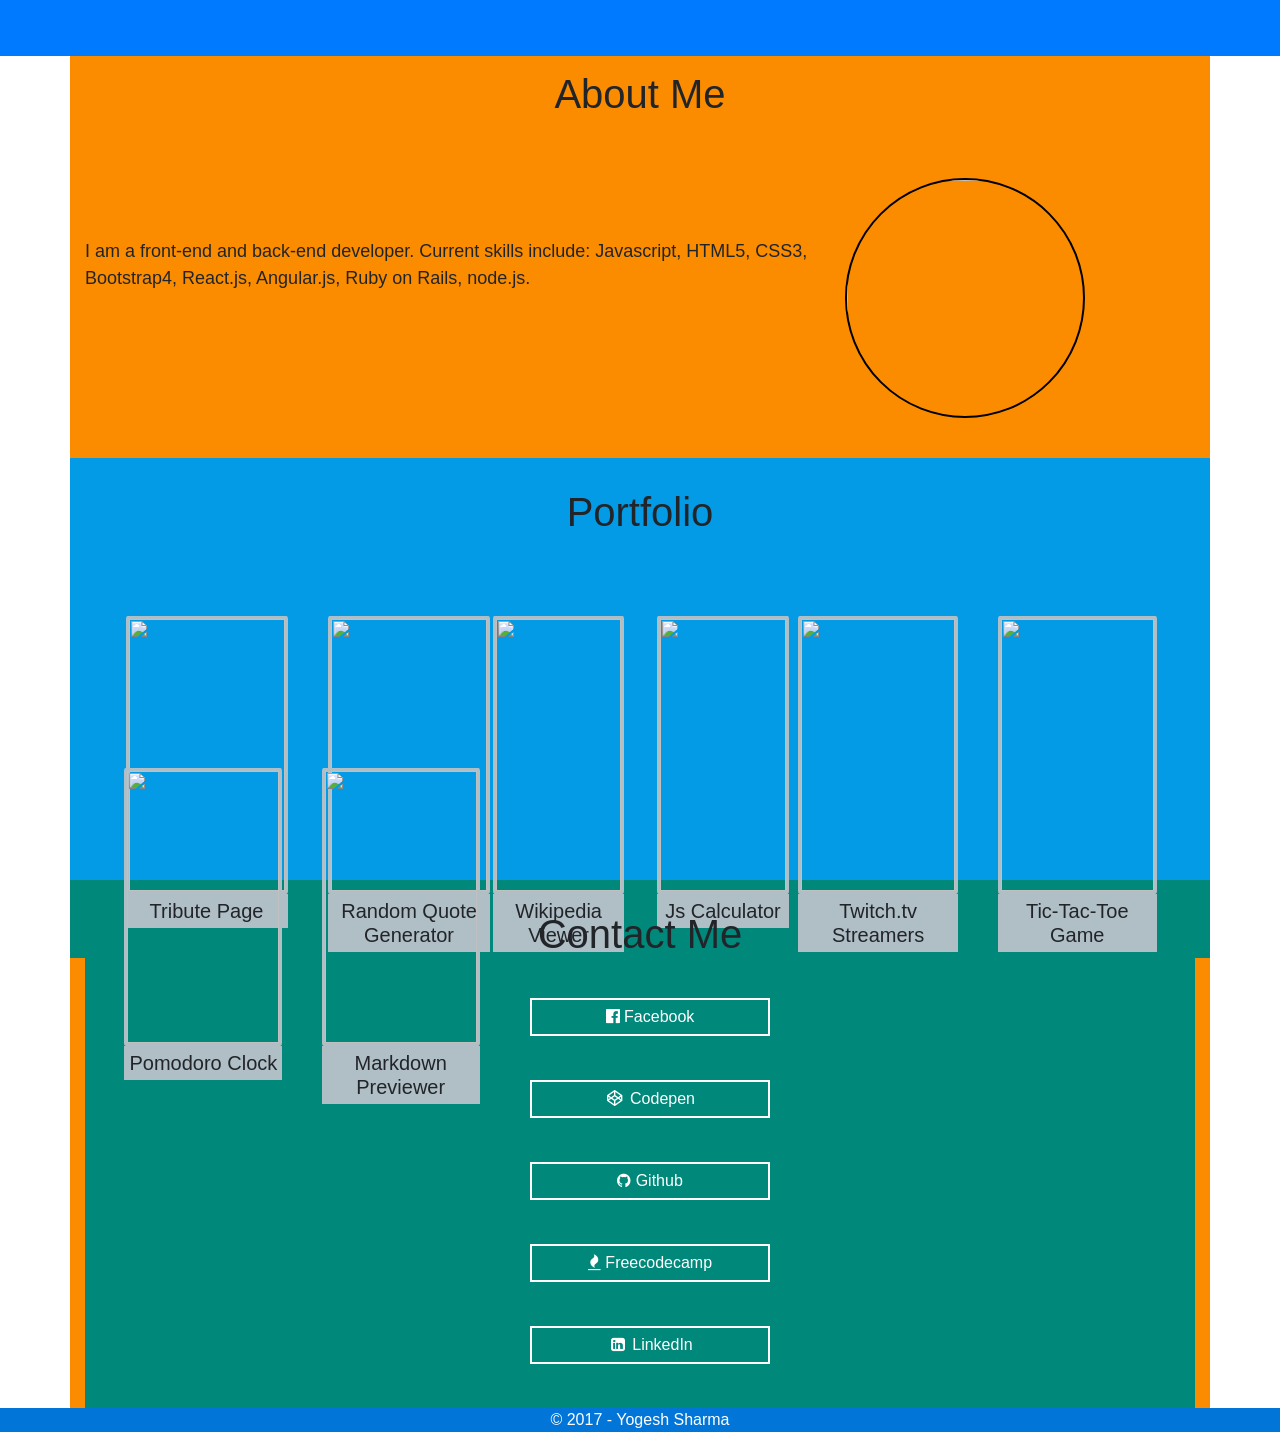
==== index.html @ adf2a3c4 "Initial commit" ====
<html>
	<head>
<link rel="stylesheet" href="https://maxcdn.bootstrapcdn.com/font-awesome/4.7.0/css/font-awesome.min.css">
	<link rel="stylesheet prefetch" href="https://cdnjs.cloudflare.com/ajax/libs/twitter-bootstrap/4.0.0-alpha.6/css/bootstrap.min.css">
		<script src="https://cdnjs.cloudflare.com/ajax/libs/jquery/3.1.1/jquery.min.js"></script>
		<meta charset="UTF-8">
		<script src="https://maxcdn.bootstrapcdn.com/bootstrap/3.3.7/js/bootstrap.min.js" integrity="sha384-Tc5IQib027qvyjSMfHjOMaLkfuWVxZxUPnCJA7l2mCWNIpG9mGCD8wGNIcPD7Txa" crossorigin="anonymous"></script>
		<script src='portfolio.js'></script>
		<link rel="stylesheet" type="text/css" href="portfolio.css">

	</head>
	<body>
		<nav class="navbar navbar-toggleable-sm navbar-inverse bg-primary navbar-fixed">
	  <button class="navbar-toggler navbar-toggler-right" type="button" data-toggle="collapse" data-target="#navbarText" aria-controls="navbarText" aria-expanded="false" aria-label="Toggle navigation">
		<span class="navbar-toggler-icon"></span>
	  </button>
	  <a class="navbar-brand" href="#">Yogesh Sharma</a>
	  <div style="" class="collapse navbar-collapse" id="navbarText">
		<ul class="navbar-nav ml-auto">
		  <li class="nav-item active">
			<a class="nav-link" href="#" id="aboutl">About</a>
		  </li>
		  <li class="nav-item active">
			<a class="nav-link" href="#" id="portfoliol">Portfolio</a>
		  </li>
		  <li class="nav-item active">
			<a class="nav-link" href="#" id="contactl">Contact</a>
		  </li>
		</ul>
	  </div>
	</nav>
	<div class="container">
	  <h1 style="padding-top:30px;">About Me</h1>
	  <div class="row" id="about">
		<div class="col-md-8 col-sm-8">
		  <div id="aboutText">
			I am a front-end and back-end developer. Current skills include: Javascript, HTML5, CSS3, Bootstrap4, React.js, Angular.js, Ruby on Rails, node.js.
		  </div>
		</div>
		<div class="col-md-4 col-sm-4">
		  <img style="height:240px;width:240px;border-radius:50%;border:2px solid black" src="https://s3-us-west-2.amazonaws.com/s.cdpn.io/1137599/profile/profile-512.jpg" />
		</div>
	  </div>

	  <div class="row" id="portheader">
			<br><h1>Portfolio</h1>
	  </div>

	  <div class="row" id="portfolio">
		<div class="row">
		  <div style="width:50%;padding-left:10%">
			<img class="screenShots" src="https://s3-us-west-2.amazonaws.com/i.cdpn.io/1137599.LWxOXq.small.15493257-a4b6-4829-a6be-e73f8674de85.png" />
			<h5>Tribute Page</h5>
		  </div>
		  <div style="width:50%;padding-left:10%">
			<img class="screenShots" src="https://s3-us-west-2.amazonaws.com/i.cdpn.io/1137599.wJdNjm.small.8b789662-d64f-4290-a4cc-242be8361770.png" />
			<h5>Random Quote Generator</h5>
		  </div>
		</div>


		<div class="row">
		  <div style="width:50%;padding-left:10%">
			<img class="screenShots" src="https://s3-us-west-2.amazonaws.com/i.cdpn.io/1137599.RpgrbE.small.ecbc5842-4c89-4c9f-b9d6-702323d77124.png" />
			<h5>Wikipedia Viewer</h5>
		  </div>
		  <div style="width:50%;padding-left:10%">
			<img class="screenShots" src="https://s3-us-west-2.amazonaws.com/i.cdpn.io/1137599.mmVOZG.small.ba2a6573-c3e0-4d36-a3d9-f3a97a692dc0.png" />
			<h5>Js Calculator</h5>
		  </div>
		</div>


		<div class="row">
		  <div style="width:50%;padding-left:10%">
			<img class="screenShots" src="https://s3-us-west-2.amazonaws.com/i.cdpn.io/1137599.GWyWJv.small.261a377a-3782-44ea-a7fe-4025d1ba5aff.png" />
			<h5>Twitch.tv Streamers</h5>
		  </div>
		  <div style="width:50%;padding-left:10%">
			<img class="screenShots" src="https://s3-us-west-2.amazonaws.com/i.cdpn.io/1137599.bRbWzO.small.d898bdc5-e41e-4cfd-a774-e6da7fcfc5d3.png" />
			<h5>Tic-Tac-Toe Game</h5>
		  </div>
		</div>

		<div class="row">
		  <div style="width:50%;padding-left:10%">
			<img class="screenShots" src="https://s3-us-west-2.amazonaws.com/i.cdpn.io/1137599.wdQaEX.small.1d64789a-ffe2-4652-bf96-4c0913f7ef01.png" />
			<h5>Pomodoro Clock</h5>
		  </div>

		  <div style="width:50%;padding-left:10%">
			<img class="screenShots" src="https://s3-us-west-2.amazonaws.com/i.cdpn.io/1137599.owxYdM.small.7eb4101c-54ee-4072-8090-b7d5a1a19119.png" />
			<h5>Markdown Previewer</h5>
		  </div>
		</div>
	  </div>

	<div class="row" id="contactHeader">
	  <h1>Contact Me</h1><br>
	</div>
	<div class="" id="contact">
	  <a href="https://www.facebook.com/yogesh0201sharma" id="facebook" target="_blank"><i class="fa fa-facebook-official"></i>  Facebook</a><br/>
	  <a href="https://codepen.io/yogesh0201" id="Codepen" target="_blank"><i class="fa fa-codepen fa-fw"></i> Codepen</a><br/>
	  <a href="https://github.com/YogeshSharma0201" id="github" target="_blank"><i class="fa fa-github"></i> Github</a><br/>
	  <a href="https://www.freecodecamp.com/yogeshsharma0201" id="freecodecamp" target="_blank"><i class="fa fa-fire"></i> Freecodecamp</a><br/>
	  <a href="https://www.linkedin.com/in/yogesh-sharma-02011998/" id="LinkedIn" target="_blank"><i class="fa fa-linkedin-square fa-fw"></i> LinkedIn</a><br/>
	</div>
	</div>

	<footer class="footer">
	  <div class="text-center">
		<span class="">&copy; 2017 - Yogesh Sharma </span>
	  </div>
	</footer>

	</body>
</html>
---- portfolio.css ----
h1{
  margin: 0 auto;
  text-align: center;
}

.nav-link:hover{
  background: #184790;
}


.navbar-fixed {
    top: 0;
    z-index: 100;
  position: fixed;
    width: 100%;
}

.container{
  margin-top: 40px;
  background-color:#FB8C00;  
}

#portfolio{
  background-color:#039BE5;
  padding: 20px 0px;
}

#about{
  background-color: #FB8C00;
  padding-top: 60px;
  padding-bottom: 40px;
}

#contact{
  background-color: #00897B;
}

#aboutText{
  position: absolute;
}

/* .container{
  margin-top: 60px;
} */

.container #aboutText{
  padding-top: 60px;
  font-size: 18px;
  font-weight: 500;
}

.screenShots{
  width: 100%;
  margin-top: 60px;
  margin-left: 30px;
  border: 3px solid #B0BEC5;
  border-radius: 1%;
}


h5{
  margin-left: 30px;
  width: 100%;
  background: #B0BEC5;
  padding: 5px 0px;
  text-align: center;
}

#contactHeader{
  padding-top: 30px;
  background-color: #00897B;
}

#portheader{
    padding-top: 30px;
    background-color:#039BE5;
}

#contact{
  padding: 30px 0 10px 20px;;
}

#contact a{
  display: block;
  border: 2px solid white;
  color: white;
  width: 22%;
  margin: 10px auto; 
  padding: 5px;
  text-align: center;
}

#facebook:hover{
  background-color: #0288D1;
  text-decoration: none;
}

#google:hover{
  background-color: #E64A19;
  text-decoration: none;
}

#github:hover{
  background-color: #757575;
  text-decoration: none;
}

#freecodecamp:hover{
  background-color: #004D40;
  text-decoration: none;
}

#LinkedIn:hover{
  background-color: #0077b5;
  text-decoration: none;
}

#Codepen:hover{
  background-color: #000000;
  text-decoration: none;
}

.footer{
  background: #0275d8;
  color: white;
}
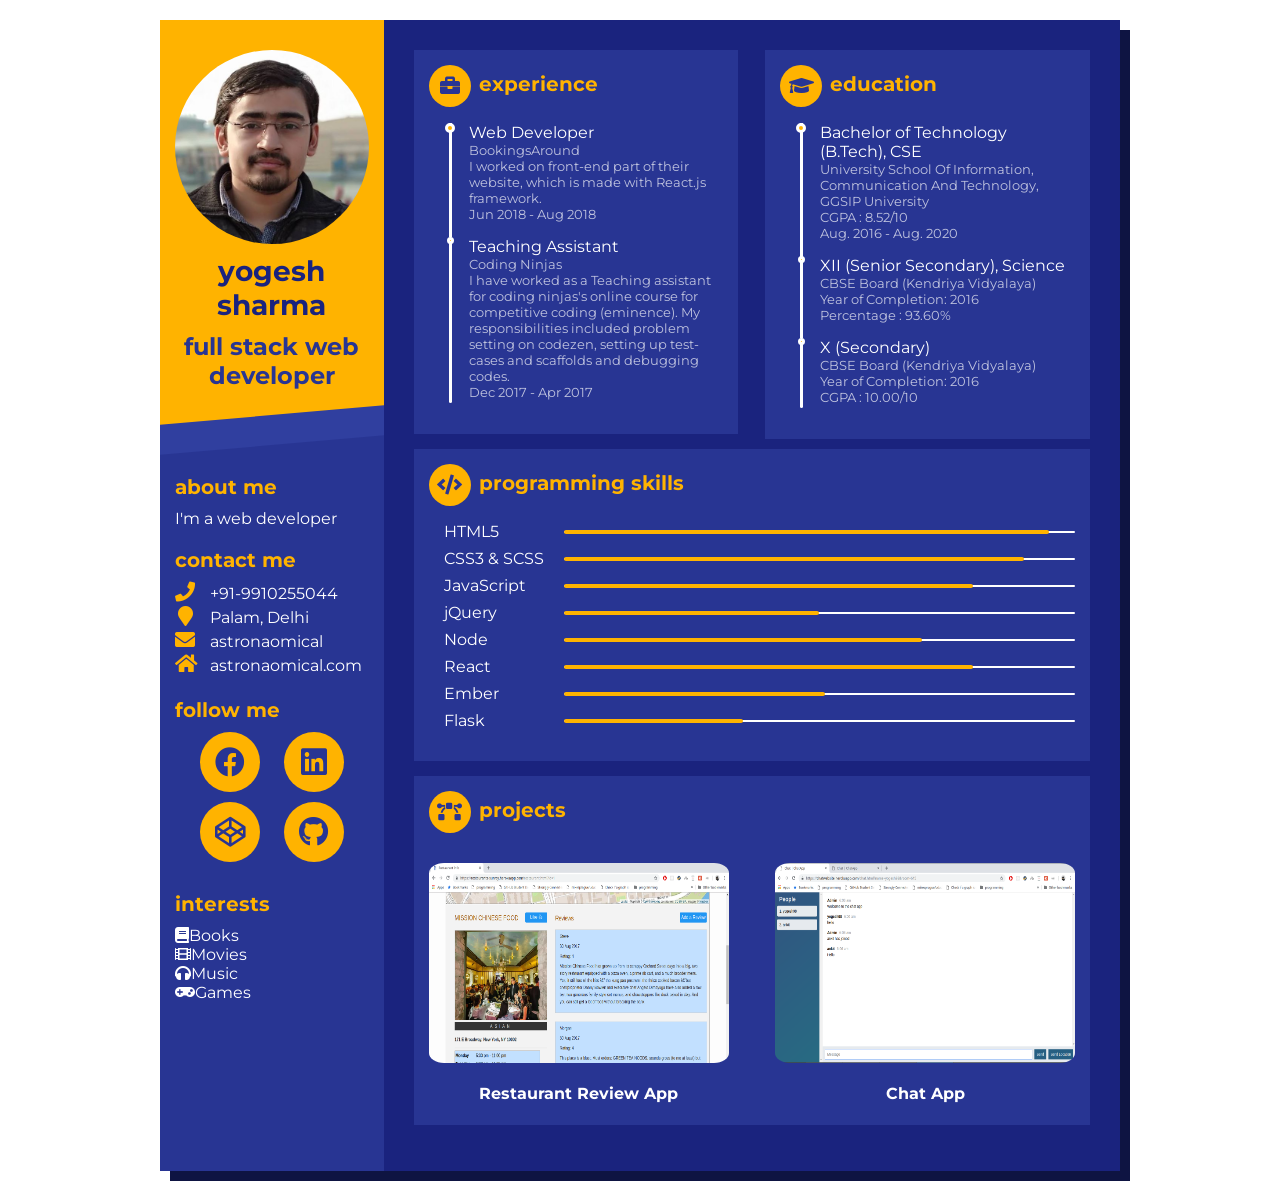
==== commit 3551b210: "change portfolio" ====
--- a/index.html
+++ b/index.html
@@ -1,117 +1,146 @@
 <html>
 	<head>
-<link rel="stylesheet" href="https://maxcdn.bootstrapcdn.com/font-awesome/4.7.0/css/font-awesome.min.css">
-	<link rel="stylesheet prefetch" href="https://cdnjs.cloudflare.com/ajax/libs/twitter-bootstrap/4.0.0-alpha.6/css/bootstrap.min.css">
-		<script src="https://cdnjs.cloudflare.com/ajax/libs/jquery/3.1.1/jquery.min.js"></script>
-		<meta charset="UTF-8">
-		<script src="https://maxcdn.bootstrapcdn.com/bootstrap/3.3.7/js/bootstrap.min.js" integrity="sha384-Tc5IQib027qvyjSMfHjOMaLkfuWVxZxUPnCJA7l2mCWNIpG9mGCD8wGNIcPD7Txa" crossorigin="anonymous"></script>
-		<script src='portfolio.js'></script>
-		<link rel="stylesheet" type="text/css" href="portfolio.css">
-
+		<meta name="viewport" content="width=device-width, initial-scale=1">
+		<link rel="stylesheet" href="https://use.fontawesome.com/releases/v5.1.0/css/all.css" integrity="sha384-lKuwvrZot6UHsBSfcMvOkWwlCMgc0TaWr+30HWe3a4ltaBwTZhyTEggF5tJv8tbt" crossorigin="anonymous">
+		<link rel="stylesheet" href="./portfolio.css" />
+		<script src="./jquery.js"></script>
+		<script src="./portfolio.js"></script>
 	</head>
 	<body>
-		<nav class="navbar navbar-toggleable-sm navbar-inverse bg-primary navbar-fixed">
-	  <button class="navbar-toggler navbar-toggler-right" type="button" data-toggle="collapse" data-target="#navbarText" aria-controls="navbarText" aria-expanded="false" aria-label="Toggle navigation">
-		<span class="navbar-toggler-icon"></span>
-	  </button>
-	  <a class="navbar-brand" href="#">Yogesh Sharma</a>
-	  <div style="" class="collapse navbar-collapse" id="navbarText">
-		<ul class="navbar-nav ml-auto">
-		  <li class="nav-item active">
-			<a class="nav-link" href="#" id="aboutl">About</a>
-		  </li>
-		  <li class="nav-item active">
-			<a class="nav-link" href="#" id="portfoliol">Portfolio</a>
-		  </li>
-		  <li class="nav-item active">
-			<a class="nav-link" href="#" id="contactl">Contact</a>
-		  </li>
-		</ul>
-	  </div>
-	</nav>
-	<div class="container">
-	  <h1 style="padding-top:30px;">About Me</h1>
-	  <div class="row" id="about">
-		<div class="col-md-8 col-sm-8">
-		  <div id="aboutText">
-			I am a front-end and back-end developer. Current skills include: Javascript, HTML5, CSS3, Bootstrap4, React.js, Angular.js, Ruby on Rails, node.js.
-		  </div>
+		<div class="resume">
+			<div class="base">
+				<div class="profile">
+					<div class="photo">
+						<img src="pp.jpg" />
+						<!-- <i class="fas fa-rocket"></i> -->
+					</div>
+					<div class="info">
+						<h1 class="name">Yogesh Sharma</h1>
+						<h2 class="job">Full Stack Web Developer</h2>
+					</div>
+				</div>
+				<div class="about">
+					<h3>About Me</h3>I'm a web developer
+				</div>
+				<div class="contact">
+					<h3>Contact Me</h3>
+					<div class="call"><a href="tel:+91-9910255044"><i class="fas fa-phone"></i><span>+91-9910255044</span></a></div>
+					<div class="address"><a href="https://goo.gl/maps/fiTBGT6Vnhy"><i class="fas fa-map-marker"></i><span>Palam, Delhi</span></a>
+					</div>
+					<div class="email"><a href="mailto:astronaomical@gmail.com"><i class="fas fa-envelope"></i><span>astronaomical</span></a></div>
+					<div class="website"><a href="http://astronaomical.com/" target="_blank"> <i class="fas fa-home"></i><span>astronaomical.com</span></a></div>
+				</div>
+				<div class="follow">
+					<h3>Follow Me</h3>
+					<div class="box">
+						<a href="https://www.facebook.com/yogesh0201sharma" target="_blank"><i class="fab fa-facebook"></i></a>
+						<a href="https://www.linkedin.com/in/yogesh-sharma-02011998" target="_blank"><i class="fab fa-linkedin"></i></a>
+						<a href="https://codepen.io/yogesh0201" target="_blank"><i class="fab fa-codepen"></i></a>
+						<a href="https://github.com/YogeshSharma0201" target="_blank"><i class="fab fa-github"></i></a>
+					</div>
+				</div>
+				<div class="interests">
+					<h3>Interests</h3>
+					<div class="interests-items">
+						<div class="art"><i class="fas fa-book"></i><span>Books</span></div>
+						<div class="movies"><i class="fas fa-film"></i><span>Movies</span></div>
+						<div class="music"><i class="fas fa-headphones"></i><span>Music</span></div>
+						<div class="games"><i class="fas fa-gamepad"></i><span>Games</span></div>
+					</div>
+				</div>
+			</div>
+			<div class="func">
+				<div class="work">
+					<h3><i class="fa fa-briefcase"></i>Experience</h3>
+					<ul>
+						<li><span>Web Developer</span><small>BookingsAround <br> I worked on front-end part of their website, which is made with React.js framework.
+</small><small>Jun 2018 - Aug 2018</small></li>
+						<li><span>Teaching Assistant</span><small>Coding Ninjas <br> I have worked as a Teaching assistant for coding ninjas's online course for competitive coding (eminence). My responsibilities included problem setting on codezen, setting up test-cases and scaffolds and debugging codes.</small><small>Dec 2017 - Apr 2017</small></li>
+					</ul>
+				</div>
+				<div class="edu">
+					<h3><i class="fa fa-graduation-cap"></i>Education</h3>
+					<ul>
+						<li><span>Bachelor of Technology (B.Tech), CSE
+</span><small>University School Of Information, Communication And Technology, GGSIP University</small>
+<small>CGPA : 8.52/10
+</small>
+<small>Aug. 2016 - Aug. 2020</small></li>
+						<li><span>XII (Senior Secondary), Science
+</span><small>CBSE Board (Kendriya Vidyalaya)</small><small>Year of Completion: 2016</small>
+<small>Percentage : 93.60%
+</small>
+</li>
+						<li><span>X (Secondary)
+</span><small>CBSE Board (Kendriya Vidyalaya)</small><small>Year of Completion: 2016</small>
+	<small>CGPA : 10.00/10
+</small>
+</li>
+					</ul>
+				</div>
+				<div class="skills-prog">
+					<h3><i class="fas fa-code"></i>Programming Skills</h3>
+					<ul>
+						<li data-percent="95"><span>HTML5</span>
+							<div class="skills-bar">
+								<div class="bar"></div>
+							</div>
+						</li>
+						<li data-percent="90"><span>CSS3 & SCSS</span>
+							<div class="skills-bar">
+								<div class="bar"></div>
+							</div>
+						</li>
+						<li data-percent="80"><span>JavaScript</span>
+							<div class="skills-bar">
+								<div class="bar"></div>
+							</div>
+						</li>
+						<li data-percent="50"><span>jQuery</span>
+							<div class="skills-bar">
+								<div class="bar"></div>
+							</div>
+						</li>
+						<li data-percent="70"><span>Node</span>
+							<div class="skills-bar">
+								<div class="bar"></div>
+							</div>
+						</li>
+						<li data-percent="80"><span>React</span>
+							<div class="skills-bar">
+								<div class="bar"></div>
+							</div>
+						</li>
+						<li data-percent="60"><span>Ember</span>
+							<div class="skills-bar">
+								<div class="bar"></div>
+							</div>
+						</li>
+						<li data-percent="50"><span>Flask</span>
+							<div class="skills-bar">
+								<div class="bar"></div>
+							</div>
+						</li>
+					</ul>
+				</div>
+				<div class="skills-soft">
+					<h3><i class="fas fa-bezier-curve"></i>Projects</h3>
+					<ul>
+						<li>
+							<div class="projectDiv">
+								<img class="projectImg" src="rva.png"></img>
+								<br><h4>Restaurant Review App</h4>
+							</div>
+						</li>
+						<li>
+							<div class="projectDiv">
+								<img class="projectImg" src="chatapp.png"></img>
+								<br><h4>Chat App</h4>
+							</div>
+						</li>
+					</ul>
+				</div>
+			</div>
 		</div>
-		<div class="col-md-4 col-sm-4">
-		  <img style="height:240px;width:240px;border-radius:50%;border:2px solid black" src="https://s3-us-west-2.amazonaws.com/s.cdpn.io/1137599/profile/profile-512.jpg" />
-		</div>
-	  </div>
-
-	  <div class="row" id="portheader">
-			<br><h1>Portfolio</h1>
-	  </div>
-
-	  <div class="row" id="portfolio">
-		<div class="row">
-		  <div style="width:50%;padding-left:10%">
-			<img class="screenShots" src="https://s3-us-west-2.amazonaws.com/i.cdpn.io/1137599.LWxOXq.small.15493257-a4b6-4829-a6be-e73f8674de85.png" />
-			<h5>Tribute Page</h5>
-		  </div>
-		  <div style="width:50%;padding-left:10%">
-			<img class="screenShots" src="https://s3-us-west-2.amazonaws.com/i.cdpn.io/1137599.wJdNjm.small.8b789662-d64f-4290-a4cc-242be8361770.png" />
-			<h5>Random Quote Generator</h5>
-		  </div>
-		</div>
-
-
-		<div class="row">
-		  <div style="width:50%;padding-left:10%">
-			<img class="screenShots" src="https://s3-us-west-2.amazonaws.com/i.cdpn.io/1137599.RpgrbE.small.ecbc5842-4c89-4c9f-b9d6-702323d77124.png" />
-			<h5>Wikipedia Viewer</h5>
-		  </div>
-		  <div style="width:50%;padding-left:10%">
-			<img class="screenShots" src="https://s3-us-west-2.amazonaws.com/i.cdpn.io/1137599.mmVOZG.small.ba2a6573-c3e0-4d36-a3d9-f3a97a692dc0.png" />
-			<h5>Js Calculator</h5>
-		  </div>
-		</div>
-
-
-		<div class="row">
-		  <div style="width:50%;padding-left:10%">
-			<img class="screenShots" src="https://s3-us-west-2.amazonaws.com/i.cdpn.io/1137599.GWyWJv.small.261a377a-3782-44ea-a7fe-4025d1ba5aff.png" />
-			<h5>Twitch.tv Streamers</h5>
-		  </div>
-		  <div style="width:50%;padding-left:10%">
-			<img class="screenShots" src="https://s3-us-west-2.amazonaws.com/i.cdpn.io/1137599.bRbWzO.small.d898bdc5-e41e-4cfd-a774-e6da7fcfc5d3.png" />
-			<h5>Tic-Tac-Toe Game</h5>
-		  </div>
-		</div>
-
-		<div class="row">
-		  <div style="width:50%;padding-left:10%">
-			<img class="screenShots" src="https://s3-us-west-2.amazonaws.com/i.cdpn.io/1137599.wdQaEX.small.1d64789a-ffe2-4652-bf96-4c0913f7ef01.png" />
-			<h5>Pomodoro Clock</h5>
-		  </div>
-
-		  <div style="width:50%;padding-left:10%">
-			<img class="screenShots" src="https://s3-us-west-2.amazonaws.com/i.cdpn.io/1137599.owxYdM.small.7eb4101c-54ee-4072-8090-b7d5a1a19119.png" />
-			<h5>Markdown Previewer</h5>
-		  </div>
-		</div>
-	  </div>
-
-	<div class="row" id="contactHeader">
-	  <h1>Contact Me</h1><br>
-	</div>
-	<div class="" id="contact">
-	  <a href="https://www.facebook.com/yogesh0201sharma" id="facebook" target="_blank"><i class="fa fa-facebook-official"></i>  Facebook</a><br/>
-	  <a href="https://codepen.io/yogesh0201" id="Codepen" target="_blank"><i class="fa fa-codepen fa-fw"></i> Codepen</a><br/>
-	  <a href="https://github.com/YogeshSharma0201" id="github" target="_blank"><i class="fa fa-github"></i> Github</a><br/>
-	  <a href="https://www.freecodecamp.com/yogeshsharma0201" id="freecodecamp" target="_blank"><i class="fa fa-fire"></i> Freecodecamp</a><br/>
-	  <a href="https://www.linkedin.com/in/yogesh-sharma-02011998/" id="LinkedIn" target="_blank"><i class="fa fa-linkedin-square fa-fw"></i> LinkedIn</a><br/>
-	</div>
-	</div>
-
-	<footer class="footer">
-	  <div class="text-center">
-		<span class="">&copy; 2017 - Yogesh Sharma </span>
-	  </div>
-	</footer>
-
 	</body>
 </html>
--- a/portfolio.css
+++ b/portfolio.css
@@ -1,126 +1,541 @@
-h1{
-  margin: 0 auto;
-  text-align: center;
-}
-
-.nav-link:hover{
-  background: #184790;
-}
-
-
-.navbar-fixed {
-    top: 0;
-    z-index: 100;
-  position: fixed;
-    width: 100%;
-}
-
-.container{
-  margin-top: 40px;
-  background-color:#FB8C00;  
-}
-
-#portfolio{
-  background-color:#039BE5;
-  padding: 20px 0px;
-}
-
-#about{
-  background-color: #FB8C00;
-  padding-top: 60px;
-  padding-bottom: 40px;
-}
-
-#contact{
-  background-color: #00897B;
-}
-
-#aboutText{
+@import url("https://fonts.googleapis.com/css?family=Montserrat");
+* {
+  outline: none;
+}
+
+*,
+*:before,
+*:after {
+  box-sizing: inherit;
+}
+
+html,
+body {
+  box-sizing: border-box;
+  margin: 0;
+  padding: 0;
+  transition: 0.5s;
+  background: #ffffff;
+  cursor: default;
+  font-family: "Montserrat", sans-serif;
+  font-size: 16px;
+}
+
+a {
+  text-decoration: none;
+  color: #ffffff;
+  display: block;
+  transition-duration: 0.3s;
+}
+
+ul {
+  list-style-type: none;
+  padding: 0;
+}
+
+h3 {
+  color: #ffb300;
+  margin: 10px 0;
+  text-transform: lowercase;
+  font-size: 1.25em;
+}
+
+.resume {
+  width: 960px;
+  background: #1a237e;
+  color: #ffffff;
+  margin: 20px auto;
+  box-shadow: 10px 10px #0e1442;
+  position: relative;
+  display: flex;
+}
+
+.resume .base,
+.resume .func {
+  box-sizing: border-box;
+  float: left;
+}
+
+.resume .base > div,
+.resume .func > div {
+  padding-bottom: 10px;
+}
+
+.resume .base > div:last-of-type,
+.resume .func > div:last-of-type {
+  padding-bottom: 0;
+}
+
+.resume .base {
+  width: 30%;
+  padding: 30px 15px;
+  background: #283593;
+  color: #ffffff;
+}
+
+.resume .base .profile {
+  background: #ffb300;
+  padding: 30px 15px 40px 15px;
+  margin: -30px -15px 45px -15px;
+  position: relative;
+  z-index: 2;
+}
+
+.resume .base .profile::after {
+  content: "";
   position: absolute;
-}
-
-/* .container{
-  margin-top: 60px;
-} */
-
-.container #aboutText{
-  padding-top: 60px;
-  font-size: 18px;
-  font-weight: 500;
-}
-
-.screenShots{
+  background: #303f9f;
   width: 100%;
-  margin-top: 60px;
-  margin-left: 30px;
-  border: 3px solid #B0BEC5;
-  border-radius: 1%;
-}
-
-
-h5{
-  margin-left: 30px;
+  height: 30px;
+  bottom: -15px;
+  left: 0;
+  -webkit-transform: skewY(-5deg);
+          transform: skewY(-5deg);
+  z-index: -1;
+}
+
+.resume .base .profile .photo img {
   width: 100%;
-  background: #B0BEC5;
-  padding: 5px 0px;
-  text-align: center;
-}
-
-#contactHeader{
-  padding-top: 30px;
-  background-color: #00897B;
-}
-
-#portheader{
-    padding-top: 30px;
-    background-color:#039BE5;
-}
-
-#contact{
-  padding: 30px 0 10px 20px;;
-}
-
-#contact a{
-  display: block;
-  border: 2px solid white;
-  color: white;
-  width: 22%;
-  margin: 10px auto; 
-  padding: 5px;
-  text-align: center;
-}
-
-#facebook:hover{
-  background-color: #0288D1;
-  text-decoration: none;
-}
-
-#google:hover{
-  background-color: #E64A19;
-  text-decoration: none;
-}
-
-#github:hover{
-  background-color: #757575;
-  text-decoration: none;
-}
-
-#freecodecamp:hover{
-  background-color: #004D40;
-  text-decoration: none;
-}
-
-#LinkedIn:hover{
-  background-color: #0077b5;
-  text-decoration: none;
-}
-
-#Codepen:hover{
-  background-color: #000000;
-  text-decoration: none;
-}
-
-.footer{
-  background: #0275d8;
-  color: white;
-}+  border-radius: 50%;
+}
+
+.resume .base .profile .photo {
+  display: flex;
+  justify-content: center;
+  align-items: center;
+}
+
+.resume .base .profile .fa-rocket {
+  font-size: 100px;
+  text-align: center;
+  margin: auto;
+  color: #283593;
+}
+
+.resume .base .profile .info {
+  text-align: center;
+  color: #ffffff;
+}
+
+.resume .base .profile .info .name {
+  margin-top: 10px;
+  margin-bottom: 0;
+  font-size: 1.75em;
+  text-transform: lowercase;
+  color: #1a237e;
+}
+
+.resume .base .profile .info .job {
+  margin-top: 10px;
+  margin-bottom: 0;
+  font-size: 1.5em;
+  text-transform: lowercase;
+  color: #283593;
+}
+
+.resume .base .contact div {
+  line-height: 24px;
+}
+
+.resume .base .contact div a:hover {
+  color: #fdd835;
+}
+
+.resume .base .contact div a:hover span::after {
+  width: 100%;
+}
+
+.resume .base .contact div:hover i {
+  color: #fdd835;
+}
+
+.resume .base .contact div i {
+  color: #ffb300;
+  width: 20px;
+  height: 20px;
+  font-size: 20px;
+  text-align: center;
+  margin-right: 15px;
+  transition-duration: 0.3s;
+}
+
+.resume .base .contact div span {
+  position: relative;
+}
+
+.resume .base .contact div span::after {
+  content: "";
+  position: absolute;
+  background: #fdd835;
+  height: 1px;
+  width: 0;
+  bottom: 0;
+  left: 0;
+  transition-duration: 0.3s;
+}
+
+.resume .base .follow .box {
+  text-align: center;
+  vertical-align: middle;
+}
+
+.resume .base .follow .box a {
+  display: inline-block;
+  vertical-align: text-bottom;
+}
+
+.resume .base .follow .box a:hover i {
+  background: #fdd835;
+  border-radius: 5px;
+  -webkit-transform: rotate(45deg) scale(0.8);
+          transform: rotate(45deg) scale(0.8);
+}
+
+.resume .base .follow .box a:hover i::before {
+  -webkit-transform: rotate(-45deg) scale(1.5);
+          transform: rotate(-45deg) scale(1.5);
+}
+
+.resume .base .follow .box i {
+  display: inline-block;
+  font-size: 30px;
+  background: #ffb300;
+  width: 60px;
+  height: 60px;
+  border-radius: 50%;
+  line-height: 60px;
+  color: #283593;
+  margin: 0 10px 10px 10px;
+  transition-duration: 0.3s;
+}
+
+.resume .base .follow .box i::before {
+  transition-duration: 0.3s;
+}
+
+.resume .base .follow .box i.fa::before {
+  display: block;
+}
+
+.resume .func {
+  width: 100%;
+  padding: 30px;
+}
+
+.resume .func:hover > div {
+  transition-duration: 0.5s;
+}
+
+.resume .func:hover > div:hover h3 i {
+  -webkit-transform: scale(1.25);
+          transform: scale(1.25);
+}
+
+.resume .func:hover > div:not(:hover) {
+  opacity: 0.5;
+}
+
+.resume .func h3 {
+  transition-duration: 0.3s;
+  margin-top: 0;
+}
+
+.resume .func h3 i {
+  color: #283593;
+  background: #ffb300;
+  width: 42px;
+  height: 42px;
+  font-size: 20px;
+  line-height: 42px;
+  border-radius: 50%;
+  text-align: center;
+  vertical-align: middle;
+  margin-right: 8px;
+  transition-duration: 0.3s;
+}
+
+.resume .func .work,
+.resume .func .edu {
+  float: left;
+}
+
+.resume .func .work small,
+.resume .func .edu small {
+  display: block;
+  opacity: 0.7;
+}
+
+.resume .func .work ul li,
+.resume .func .edu ul li {
+  position: relative;
+  margin-left: 15px;
+  padding-left: 25px;
+  padding-bottom: 15px;
+}
+
+.resume .func .work ul li:hover::before,
+.resume .func .edu ul li:hover::before {
+  -webkit-animation: circle 1.2s infinite;
+          animation: circle 1.2s infinite;
+}
+
+.resume .func .work ul li:hover span,
+.resume .func .edu ul li:hover span {
+  color: #fdd835;
+}
+
+@-webkit-keyframes circle {
+  from {
+    box-shadow: 0 0 0 0px #fdd835;
+  }
+  to {
+    box-shadow: 0 0 0 6px rgba(255, 255, 255, 0);
+  }
+}
+
+@keyframes circle {
+  from {
+    box-shadow: 0 0 0 0px #fdd835;
+  }
+  to {
+    box-shadow: 0 0 0 6px rgba(255, 255, 255, 0);
+  }
+}
+.resume .func .work ul li:first-of-type::before,
+.resume .func .edu ul li:first-of-type::before {
+  width: 10px;
+  height: 10px;
+  left: 1px;
+}
+
+.resume .func .work ul li:last-of-type,
+.resume .func .edu ul li:last-of-type {
+  padding-bottom: 3px;
+}
+
+.resume .func .work ul li:last-of-type::after,
+.resume .func .edu ul li:last-of-type::after {
+  border-radius: 1.5px;
+}
+
+.resume .func .work ul li::before,
+.resume .func .work ul li::after,
+.resume .func .edu ul li::before,
+.resume .func .edu ul li::after {
+  content: "";
+  display: block;
+  position: absolute;
+}
+
+.resume .func .work ul li::before,
+.resume .func .edu ul li::before {
+  width: 7px;
+  height: 7px;
+  border: 3px solid #ffffff;
+  background: #ffb300;
+  border-radius: 50%;
+  left: 3px;
+  z-index: 1;
+}
+
+.resume .func .work ul li::after,
+.resume .func .edu ul li::after {
+  width: 3px;
+  height: 100%;
+  background: #ffffff;
+  left: 5px;
+  top: 0;
+}
+
+.resume .func .work ul li span,
+.resume .func .edu ul li span {
+  transition-duration: 0.3s;
+}
+
+.resume .func .work {
+  width: 48%;
+  background: #283593;
+  padding: 15px;
+  margin: 0 4% 15px 0;
+}
+
+.resume .func .edu {
+  width: 48%;
+  background: #283593;
+  padding: 15px;
+}
+
+.resume .func .skills-prog {
+  clear: both;
+  background: #283593;
+  padding: 15px;
+}
+
+.resume .func .skills-prog ul {
+  margin-left: 15px;
+}
+
+.resume .func .skills-prog ul li {
+  margin-bottom: 8px;
+  display: flex;
+  align-items: center;
+  transition-duration: 0.3s;
+}
+
+.resume .func .skills-prog ul li:hover {
+  color: #fdd835;
+}
+
+.resume .func .skills-prog ul li:hover .skills-bar .bar {
+  background: #fdd835;
+  box-shadow: 0 0 0 1px #fdd835;
+}
+
+.resume .func .skills-prog ul li span {
+  display: block;
+  width: 120px;
+}
+
+.resume .func .skills-prog ul li .skills-bar {
+  background: #ffffff;
+  height: 2px;
+  width: calc(100% - 120px);
+  position: relative;
+  border-radius: 2px;
+}
+
+.resume .func .skills-prog ul li .skills-bar .bar {
+  position: absolute;
+  top: -1px;
+  height: 4px;
+  background: #ffb300;
+  box-shadow: 0 0 0 #ffb300;
+  border-radius: 5px;
+}
+
+.resume .func .skills-soft {
+  clear: both;
+  background: #283593;
+  padding: 15px;
+  margin: 15px 0 0;
+}
+
+.resume .func .skills-soft ul {
+  display: flex;
+  justify-content: space-between;
+  text-align: center;
+}
+
+.resume .func .skills-soft ul li {
+  position: relative;
+}
+
+.resume .func .skills-soft ul li:hover svg .cbar {
+  stroke: #fdd835;
+  stroke-width: 4px;
+}
+
+.resume .func .skills-soft ul li:hover span,
+.resume .func .skills-soft ul li:hover small {
+  -webkit-transform: scale(1.2);
+          transform: scale(1.2);
+}
+
+.resume .func .skills-soft ul li svg {
+  width: 95%;
+  fill: transparent;
+  -webkit-transform: rotate(-90deg);
+          transform: rotate(-90deg);
+}
+
+.resume .func .skills-soft ul li svg circle {
+  stroke-width: 1px;
+  stroke: #ffffff;
+}
+
+.resume .func .skills-soft ul li svg .cbar {
+  stroke-width: 3px;
+  stroke: #ffb300;
+  stroke-linecap: round;
+}
+
+.resume .func .skills-soft ul li span,
+.resume .func .skills-soft ul li small {
+  position: absolute;
+  display: block;
+  width: 100%;
+  top: 52%;
+  transition-duration: 0.3s;
+}
+
+.resume .func .skills-soft ul li span {
+  top: 40%;
+}
+
+.resume .func .interests {
+  background: #283593;
+  margin: 15px 0 0;
+  padding: 15px;
+}
+
+.resume .func .interests-items {
+  box-sizing: border-box;
+  padding: 0 0 15px;
+  width: 100%;
+  text-align: center;
+  display: flex;
+  justify-content: space-between;
+}
+
+.resume .func .interests-items div {
+  display: flex;
+  flex-direction: column;
+  justify-content: center;
+  align-items: center;
+  width: 100px;
+  height: 100px;
+  border-radius: 50%;
+}
+
+.resume .func .interests-items div:hover i {
+  -webkit-transform: scale(1.2);
+          transform: scale(1.2);
+}
+
+.resume .func .interests-items div:hover span {
+  color: #fdd835;
+  transition-duration: 0.3s;
+}
+
+.resume .func .interests-items div i {
+  font-size: 45px;
+  width: 60px;
+  height: 60px;
+  line-height: 60px;
+  color: #ffb300;
+  transition-duration: 0.3s;
+}
+
+.resume .func .interests-items div span {
+  display: block;
+}
+
+.projectDiv {
+    cursor: pointer;
+}
+
+.projectImg {
+  height: 200px;
+  width: 300px;
+  transition-duration: 0.3s;
+  border-radius: 5%;
+}
+
+.projectDiv:hover .projectImg {
+  -webkit-transform: scale(1.1);
+          transform: scale(1.1);
+}
+
+.skills-soft h3 {
+  margin-bottom: 30px;
+}
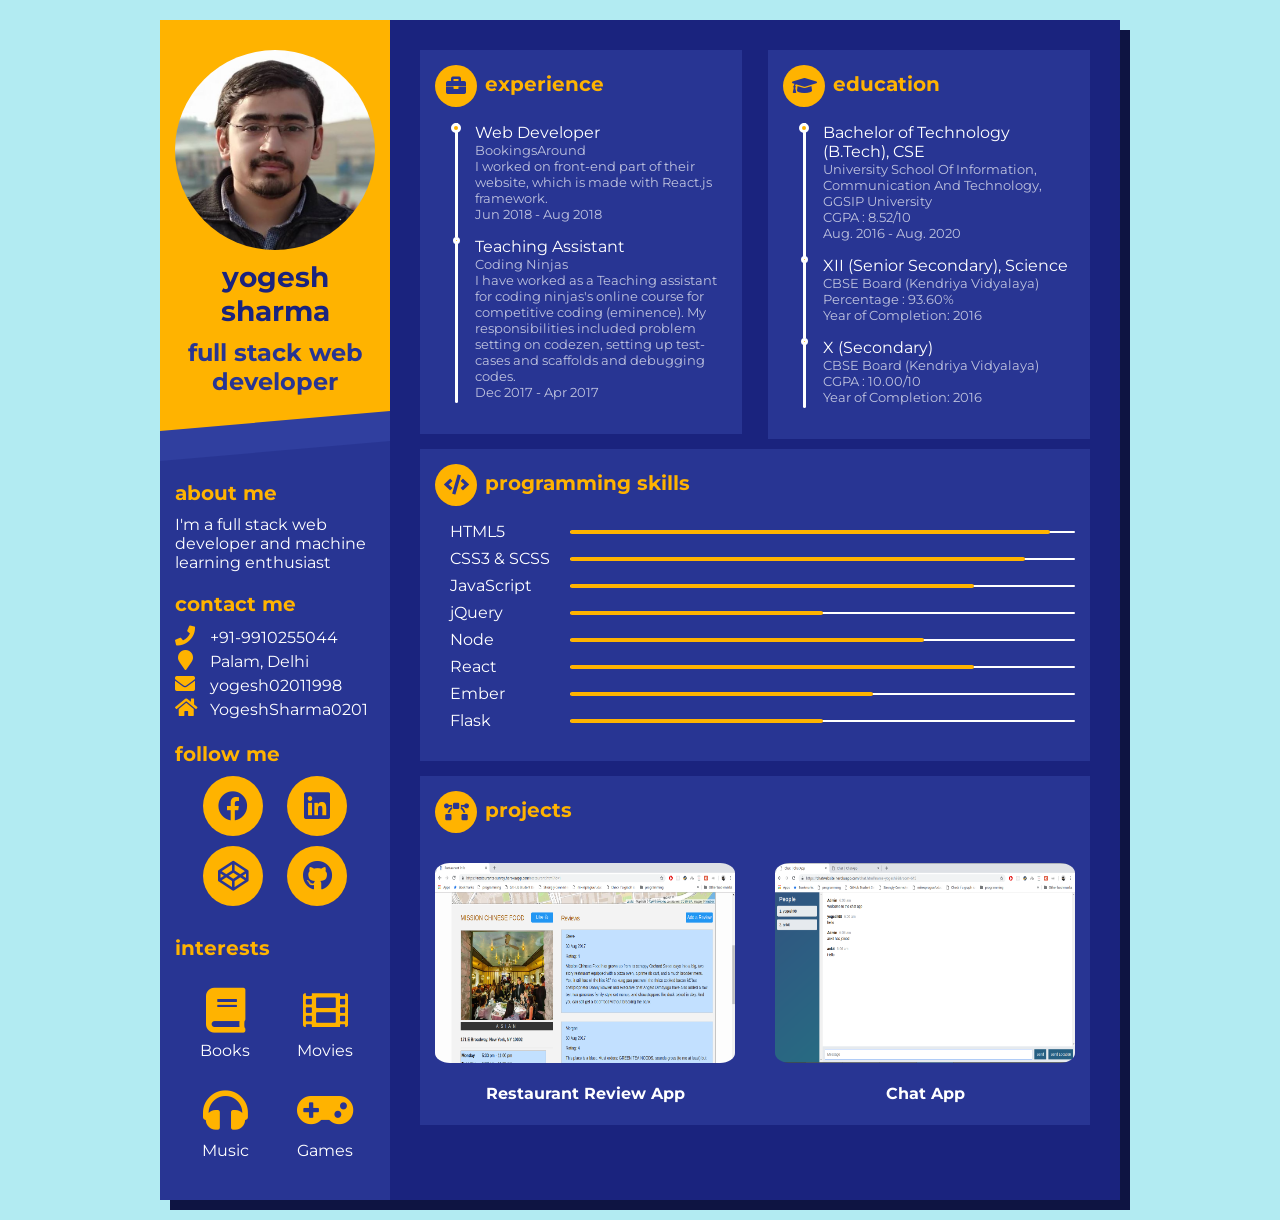
==== commit f26e689d: "made some changes" ====
--- a/index.html
+++ b/index.html
@@ -20,15 +20,15 @@
 					</div>
 				</div>
 				<div class="about">
-					<h3>About Me</h3>I'm a web developer
+					<h3>About Me</h3>I'm a full stack web developer and machine learning enthusiast
 				</div>
 				<div class="contact">
 					<h3>Contact Me</h3>
 					<div class="call"><a href="tel:+91-9910255044"><i class="fas fa-phone"></i><span>+91-9910255044</span></a></div>
-					<div class="address"><a href="https://goo.gl/maps/fiTBGT6Vnhy"><i class="fas fa-map-marker"></i><span>Palam, Delhi</span></a>
+					<div class="address"><a href="https://www.google.com/maps/place/Sadh+Nagar+I,+Palam,+New+Delhi,+Delhi+110045/@28.5880535,77.0903792,17z/data=!3m1!4b1!4m5!3m4!1s0x390d1b67e8fa806b:0x45d61257a09b4c43!8m2!3d28.5890996!4d77.0917003"><i class="fas fa-map-marker"></i><span>Palam, Delhi</span></a>
 					</div>
-					<div class="email"><a href="mailto:astronaomical@gmail.com"><i class="fas fa-envelope"></i><span>astronaomical</span></a></div>
-					<div class="website"><a href="http://astronaomical.com/" target="_blank"> <i class="fas fa-home"></i><span>astronaomical.com</span></a></div>
+					<div class="email"><a href="mailto:yogesh02011998@gmail.com"><i class="fas fa-envelope"></i><span>yogesh02011998</span></a></div>
+					<div class="website"><a href="https://YogeshSharma0201.github.io" target="_blank"> <i class="fas fa-home"></i><span>YogeshSharma0201</span></a></div>
 				</div>
 				<div class="follow">
 					<h3>Follow Me</h3>
@@ -44,6 +44,8 @@
 					<div class="interests-items">
 						<div class="art"><i class="fas fa-book"></i><span>Books</span></div>
 						<div class="movies"><i class="fas fa-film"></i><span>Movies</span></div>
+					</div>
+					<div class="interests-items">
 						<div class="music"><i class="fas fa-headphones"></i><span>Music</span></div>
 						<div class="games"><i class="fas fa-gamepad"></i><span>Games</span></div>
 					</div>
@@ -67,14 +69,16 @@
 </small>
 <small>Aug. 2016 - Aug. 2020</small></li>
 						<li><span>XII (Senior Secondary), Science
-</span><small>CBSE Board (Kendriya Vidyalaya)</small><small>Year of Completion: 2016</small>
+</span><small>CBSE Board (Kendriya Vidyalaya)</small>
 <small>Percentage : 93.60%
 </small>
+<small>Year of Completion: 2016</small>
 </li>
 						<li><span>X (Secondary)
-</span><small>CBSE Board (Kendriya Vidyalaya)</small><small>Year of Completion: 2016</small>
+</span><small>CBSE Board (Kendriya Vidyalaya)</small>
 	<small>CGPA : 10.00/10
 </small>
+<small>Year of Completion: 2016</small>
 </li>
 					</ul>
 				</div>
@@ -127,13 +131,13 @@
 					<h3><i class="fas fa-bezier-curve"></i>Projects</h3>
 					<ul>
 						<li>
-							<div class="projectDiv">
+							<div class="projectDiv" onclick="window.open('https://restaurants-survey.herokuapp.com','_blank');">
 								<img class="projectImg" src="rva.png"></img>
 								<br><h4>Restaurant Review App</h4>
 							</div>
 						</li>
 						<li>
-							<div class="projectDiv">
+							<div class="projectDiv" onclick="window.open('https://chatwebsite.herokuapp.com','_blank');">
 								<img class="projectImg" src="chatapp.png"></img>
 								<br><h4>Chat App</h4>
 							</div>
--- a/portfolio.css
+++ b/portfolio.css
@@ -19,6 +19,7 @@
   cursor: default;
   font-family: "Montserrat", sans-serif;
   font-size: 16px;
+  background-color: #B2EBF2;
 }
 
 a {
@@ -472,22 +473,19 @@
   top: 40%;
 }
 
-.resume .func .interests {
+.resume .base .interests {
   background: #283593;
-  margin: 15px 0 0;
-  padding: 15px;
-}
-
-.resume .func .interests-items {
+}
+
+.resume .base .interests-items {
   box-sizing: border-box;
-  padding: 0 0 15px;
   width: 100%;
   text-align: center;
   display: flex;
   justify-content: space-between;
 }
 
-.resume .func .interests-items div {
+.resume .base .interests-items div {
   display: flex;
   flex-direction: column;
   justify-content: center;
@@ -497,7 +495,7 @@
   border-radius: 50%;
 }
 
-.resume .func .interests-items div:hover i {
+.resume .base .interests-items div:hover i {
   -webkit-transform: scale(1.2);
           transform: scale(1.2);
 }
@@ -507,7 +505,7 @@
   transition-duration: 0.3s;
 }
 
-.resume .func .interests-items div i {
+.resume .base .interests-items div i {
   font-size: 45px;
   width: 60px;
   height: 60px;
@@ -516,7 +514,7 @@
   transition-duration: 0.3s;
 }
 
-.resume .func .interests-items div span {
+.resume .base .interests-items div span {
   display: block;
 }
 
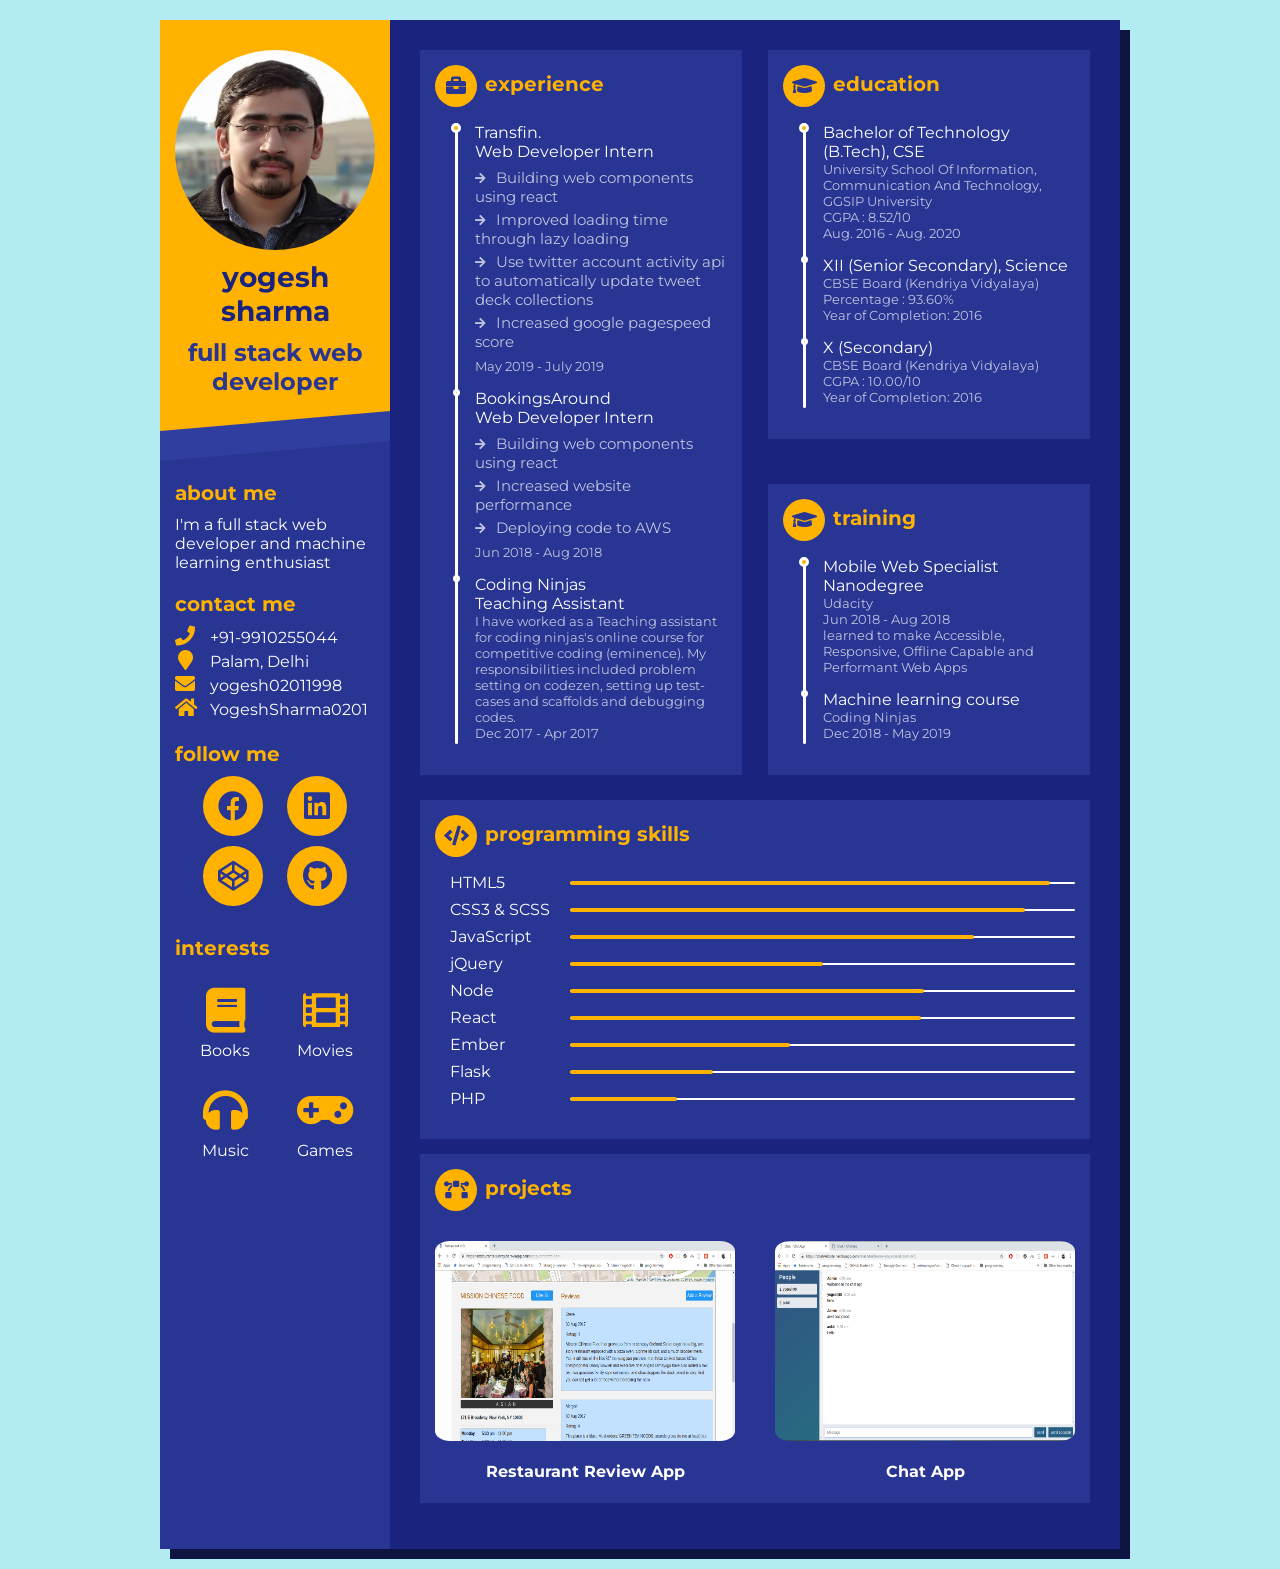
==== commit ed91ca8d: "Add transfin" ====
--- a/index.html
+++ b/index.html
@@ -5,8 +5,16 @@
 		<link rel="stylesheet" href="./portfolio.css" />
 		<script src="./jquery.js"></script>
 		<script src="./portfolio.js"></script>
+		<link rel="manifest" href="./manifest.json">
 	</head>
 	<body>
+		<script>
+			if('serviceWorker' in navigator) {
+			navigator.serviceWorker
+					.register('./service-worker.js')
+					.then(function() { console.log("Service Worker Registered"); });
+			}
+		</script>
 		<div class="resume">
 			<div class="base">
 				<div class="profile">
@@ -54,33 +62,79 @@
 			<div class="func">
 				<div class="work">
 					<h3><i class="fa fa-briefcase"></i>Experience</h3>
-					<ul>
-						<li><span>Web Developer</span><small>BookingsAround <br> I worked on front-end part of their website, which is made with React.js framework.
-</small><small>Jun 2018 - Aug 2018</small></li>
-						<li><span>Teaching Assistant</span><small>Coding Ninjas <br> I have worked as a Teaching assistant for coding ninjas's online course for competitive coding (eminence). My responsibilities included problem setting on codezen, setting up test-cases and scaffolds and debugging codes.</small><small>Dec 2017 - Apr 2017</small></li>
+					<ul class="styled-list">
+						<li><span><a class="li-link" href="https://transfin.in" target="__blank">Transfin.</a></span>
+						<span>Web Developer Intern</span>
+						<div class="work-list">
+							<small>
+								<i class="fa fa-arrow-right"></i>Building web components using react
+							</small>
+							<small>
+								<i class="fa fa-arrow-right"></i>Improved loading time through lazy loading
+							</small>
+							<small>
+								<i class="fa fa-arrow-right"></i>Use twitter account activity api to automatically update tweet deck collections
+							</small>
+							<small>
+								<i class="fa fa-arrow-right"></i>Increased google pagespeed score
+							</small>
+						</div>
+						</small><small>May 2019 - July 2019</small></li>	
+						<li><span><a class="li-link" href="https://www.bookingsaround.com" target="__blank">BookingsAround</a></span>
+							<span>Web Developer Intern</span>
+						<div class="work-list">
+							<small>
+								<i class="fa fa-arrow-right"></i>Building web components using react
+							</small>
+							<small>
+								<i class="fa fa-arrow-right"></i>Increased website performance
+							</small>
+							<small>
+								<i class="fa fa-arrow-right"></i>Deploying code to AWS 
+							</small>
+						</div>
+						<small>Jun 2018 - Aug 2018</small></li>
+						<li><span><a class="li-link" href="https://codingninjas.in" target="__blank">Coding Ninjas</a></span>
+							<span>Teaching Assistant</span>
+							<small>I have worked as a Teaching assistant for coding ninjas's online course for competitive coding (eminence). My responsibilities included problem setting on codezen, setting up test-cases and scaffolds and debugging codes.</small><small>Dec 2017 - Apr 2017</small></li>
 					</ul>
 				</div>
 				<div class="edu">
 					<h3><i class="fa fa-graduation-cap"></i>Education</h3>
 					<ul>
 						<li><span>Bachelor of Technology (B.Tech), CSE
-</span><small>University School Of Information, Communication And Technology, GGSIP University</small>
-<small>CGPA : 8.52/10
-</small>
-<small>Aug. 2016 - Aug. 2020</small></li>
-						<li><span>XII (Senior Secondary), Science
-</span><small>CBSE Board (Kendriya Vidyalaya)</small>
-<small>Percentage : 93.60%
-</small>
-<small>Year of Completion: 2016</small>
-</li>
-						<li><span>X (Secondary)
-</span><small>CBSE Board (Kendriya Vidyalaya)</small>
-	<small>CGPA : 10.00/10
-</small>
-<small>Year of Completion: 2016</small>
-</li>
-					</ul>
+						</span><small>University School Of Information, Communication And Technology, GGSIP University</small>
+						<small>CGPA : 8.52/10
+						</small>
+						<small>Aug. 2016 - Aug. 2020</small></li>
+												<li><span>XII (Senior Secondary), Science
+						</span><small>CBSE Board (Kendriya Vidyalaya)</small>
+						<small>Percentage : 93.60%
+						</small>
+						<small>Year of Completion: 2016</small>
+						</li>
+												<li><span>X (Secondary)
+						</span><small>CBSE Board (Kendriya Vidyalaya)</small>
+							<small>CGPA : 10.00/10
+						</small>
+						<small>Year of Completion: 2016</small>
+						</li>
+					</ul>
+				</div>
+				<div class="edu training">
+						<h3><i class="fa fa-graduation-cap"></i>Training</h3>
+						<ul>
+							<li><span>Mobile Web Specialist Nanodegree
+							</span><small>Udacity</small>
+							<small>Jun 2018 - Aug 2018</small>
+							<small>learned to make Accessible, Responsive, Offline Capable and Performant Web Apps</small>
+							</li>
+							<li><span>Machine learning course
+							</span><small>Coding Ninjas</small>
+							<small>Dec 2018 - May 2019
+							</small>
+							</li>
+						</ul>
 				</div>
 				<div class="skills-prog">
 					<h3><i class="fas fa-code"></i>Programming Skills</h3>
@@ -121,6 +175,11 @@
 							</div>
 						</li>
 						<li data-percent="50"><span>Flask</span>
+							<div class="skills-bar">
+								<div class="bar"></div>
+							</div>
+						</li>
+						<li data-percent="50"><span>PHP</span>
 							<div class="skills-bar">
 								<div class="bar"></div>
 							</div>
--- a/portfolio.css
+++ b/portfolio.css
@@ -537,3 +537,27 @@
 .skills-soft h3 {
   margin-bottom: 30px;
 }
+
+.training {
+  margin: 25px 0;
+  margin-top: 45px;
+}
+
+li:hover a{
+  color: #fdd835 !important;
+}
+
+.work-list {
+  margin-top: 5px;
+  margin-bottom: 5px;
+}
+
+.work-list i {
+    margin-right: 10px;
+    font-size: 12px;
+}
+
+.work-list small {
+  font-size: 15px;
+    padding: 2px 0 2px;
+}
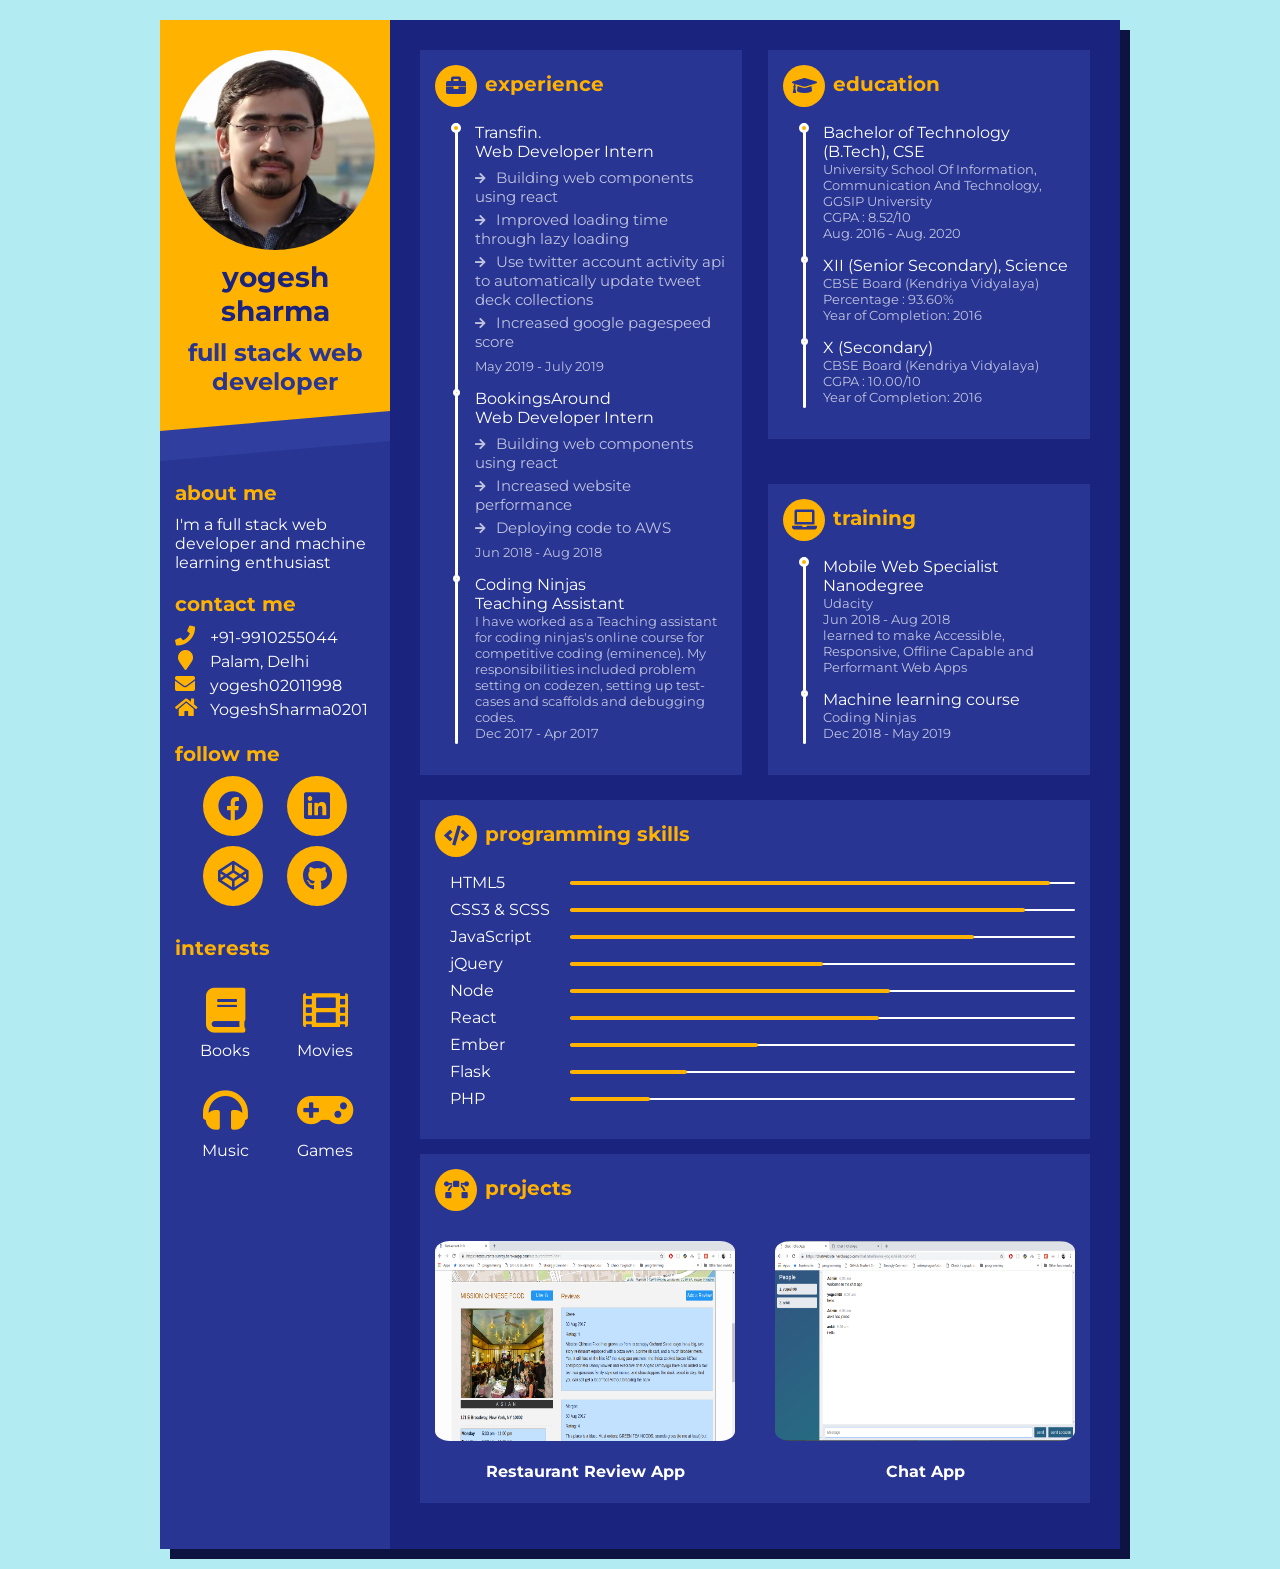
==== commit 9c77a0f6: "added icon" ====
--- a/index.html
+++ b/index.html
@@ -6,6 +6,23 @@
 		<script src="./jquery.js"></script>
 		<script src="./portfolio.js"></script>
 		<link rel="manifest" href="./manifest.json">
+		<link rel="apple-touch-icon" sizes="57x57" href="./images/apple-icon-57x57.png">
+		<link rel="apple-touch-icon" sizes="60x60" href="./images/apple-icon-60x60.png">
+		<link rel="apple-touch-icon" sizes="72x72" href="./images/apple-icon-72x72.png">
+		<link rel="apple-touch-icon" sizes="76x76" href="./images/apple-icon-76x76.png">
+		<link rel="apple-touch-icon" sizes="114x114" href="./images/apple-icon-114x114.png">
+		<link rel="apple-touch-icon" sizes="120x120" href="./images/apple-icon-120x120.png">
+		<link rel="apple-touch-icon" sizes="144x144" href="./images/apple-icon-144x144.png">
+		<link rel="apple-touch-icon" sizes="152x152" href="./images/apple-icon-152x152.png">
+		<link rel="apple-touch-icon" sizes="180x180" href="./images/apple-icon-180x180.png">
+		<link rel="icon" type="image/png" sizes="192x192"  href="./images/android-icon-192x192.png">
+		<link rel="icon" type="image/png" sizes="32x32" href="./images/favicon-32x32.png">
+		<link rel="icon" type="image/png" sizes="96x96" href="./images/favicon-96x96.png">
+		<link rel="icon" type="image/png" sizes="16x16" href="./images/favicon-16x16.png">
+		<meta name="msapplication-TileColor" content="#ffffff">
+		<meta name="msapplication-TileImage" content="./images/ms-icon-144x144.png">
+		<meta name="theme-color" content="#1a237e">
+		<title>Yogesh Sharma | Full Stack Web Developer</title>
 	</head>
 	<body>
 		<script>
@@ -122,7 +139,7 @@
 					</ul>
 				</div>
 				<div class="edu training">
-						<h3><i class="fa fa-graduation-cap"></i>Training</h3>
+						<h3><i class="fa fa-laptop"></i>Training</h3>
 						<ul>
 							<li><span>Mobile Web Specialist Nanodegree
 							</span><small>Udacity</small>
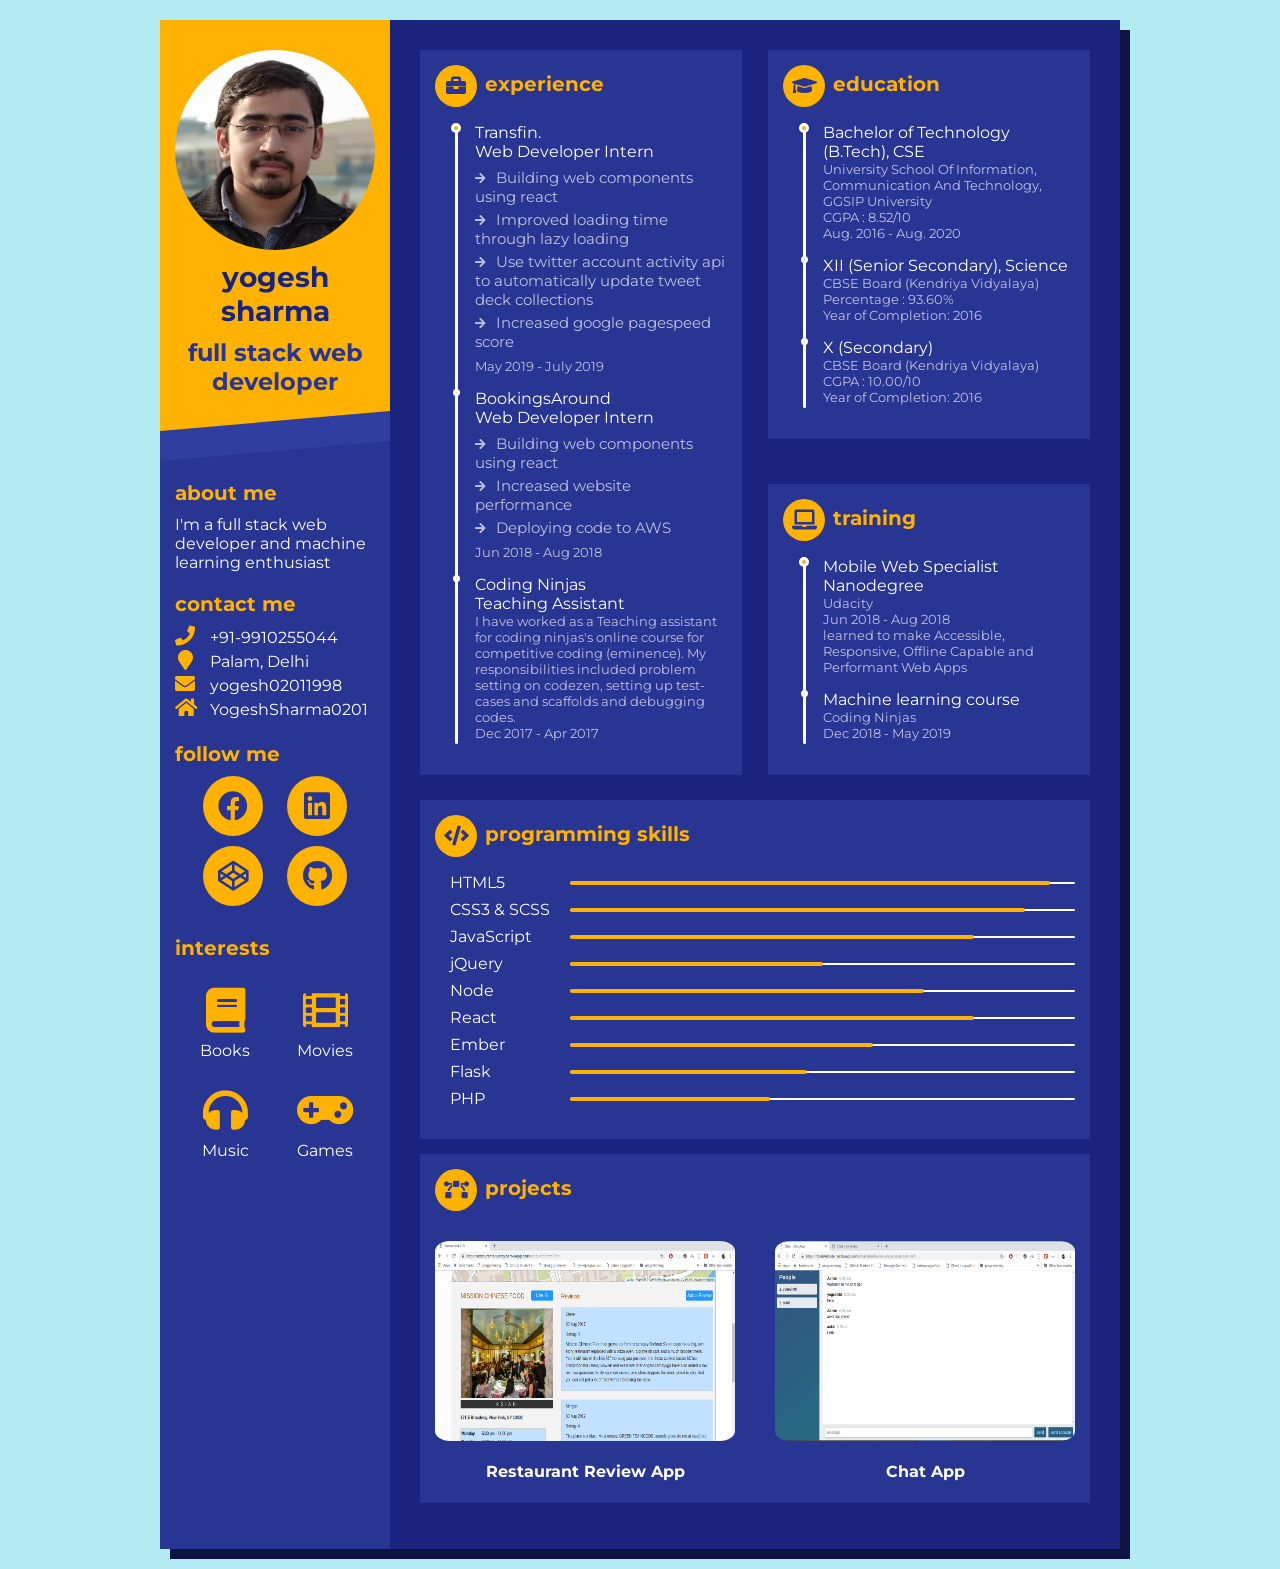
==== commit b81de629: "change url" ====
--- a/index.html
+++ b/index.html
@@ -207,7 +207,7 @@
 					<h3><i class="fas fa-bezier-curve"></i>Projects</h3>
 					<ul>
 						<li>
-							<div class="projectDiv" onclick="window.open('https://restaurants-survey.herokuapp.com','_blank');">
+							<div class="projectDiv" onclick="window.open('http://restaurants-survey.herokuapp.com','_blank');">
 								<img class="projectImg" src="rva.png"></img>
 								<br><h4>Restaurant Review App</h4>
 							</div>
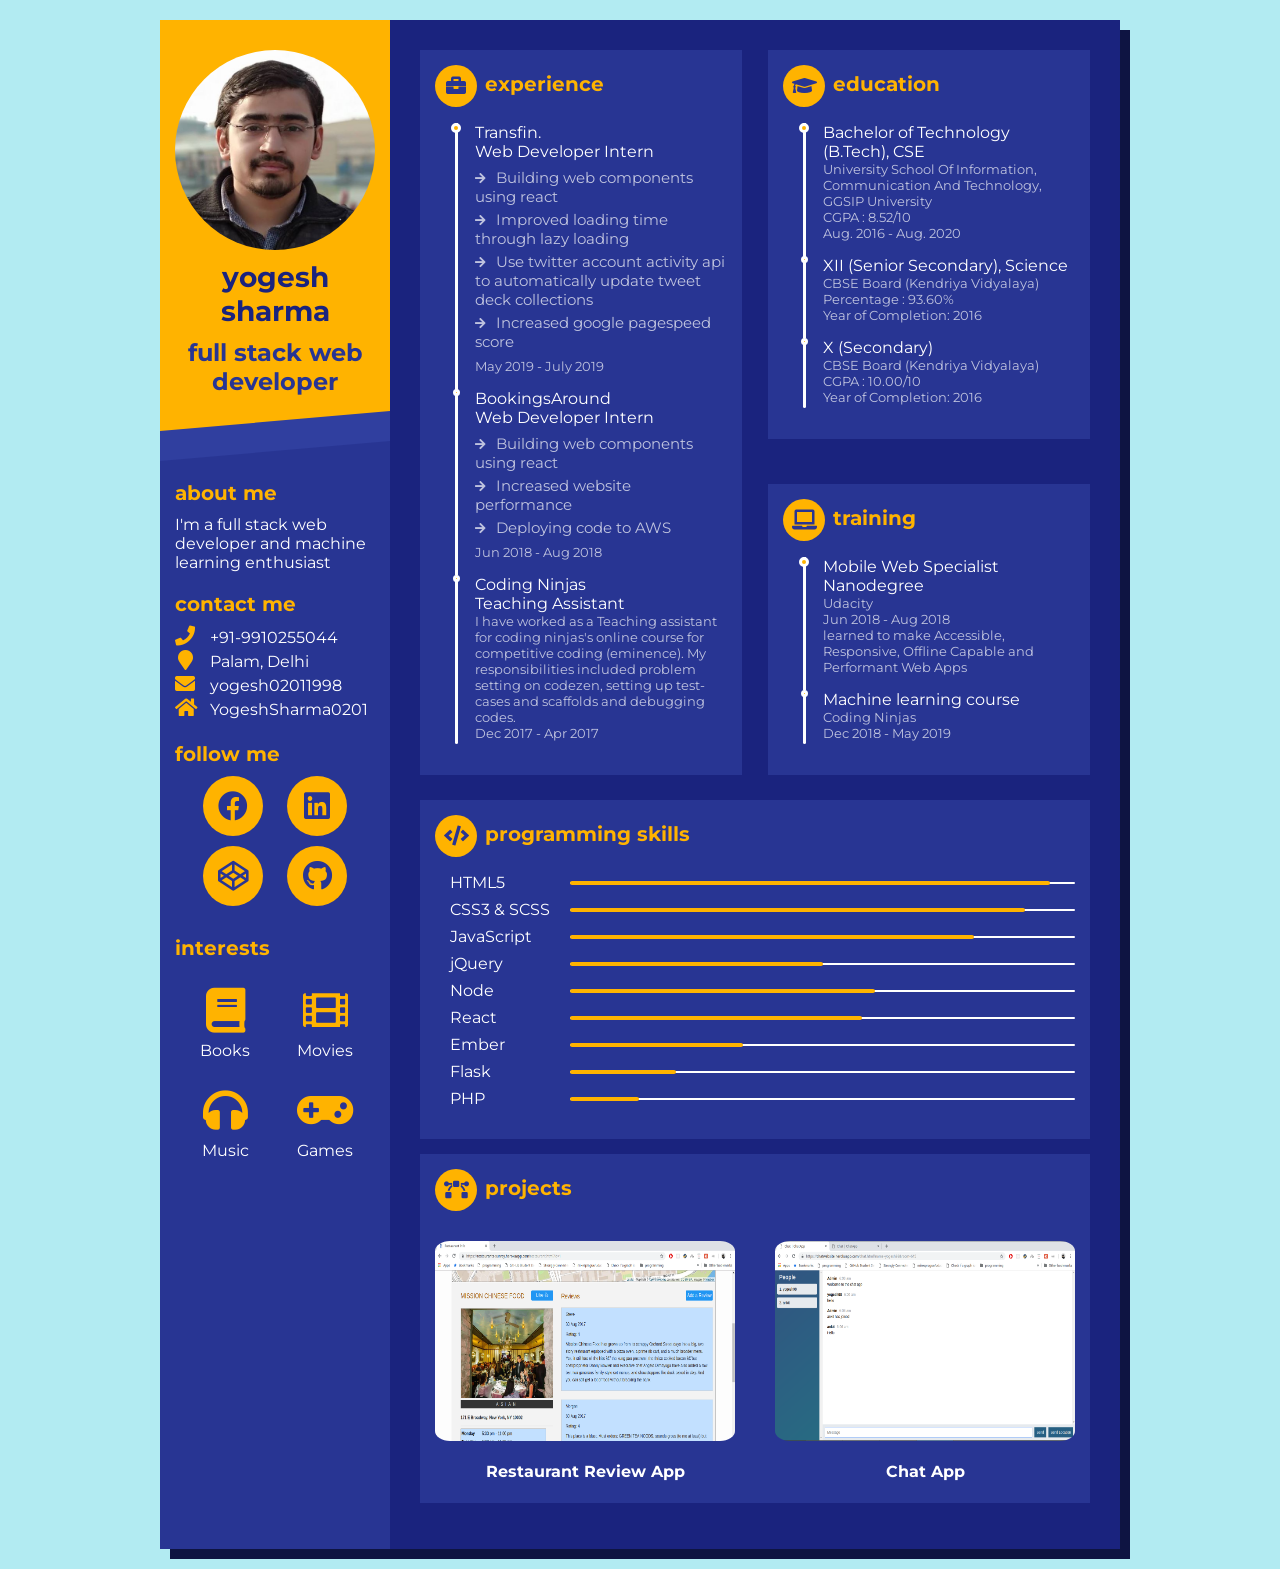
==== commit 898edb27: "change url" ====
--- a/index.html
+++ b/index.html
@@ -207,16 +207,16 @@
 					<h3><i class="fas fa-bezier-curve"></i>Projects</h3>
 					<ul>
 						<li>
-							<div class="projectDiv" onclick="window.open('http://restaurants-survey.herokuapp.com','_blank');">
+							<a class="projectDiv" href='http://restaurants-survey.herokuapp.com' target='_blank'>
 								<img class="projectImg" src="rva.png"></img>
 								<br><h4>Restaurant Review App</h4>
-							</div>
+							</a>
 						</li>
 						<li>
-							<div class="projectDiv" onclick="window.open('https://chatwebsite.herokuapp.com','_blank');">
+							<a class="projectDiv" href='https://chatwebsite.herokuapp.com' target='_blank'>
 								<img class="projectImg" src="chatapp.png"></img>
 								<br><h4>Chat App</h4>
-							</div>
+							</a>
 						</li>
 					</ul>
 				</div>
